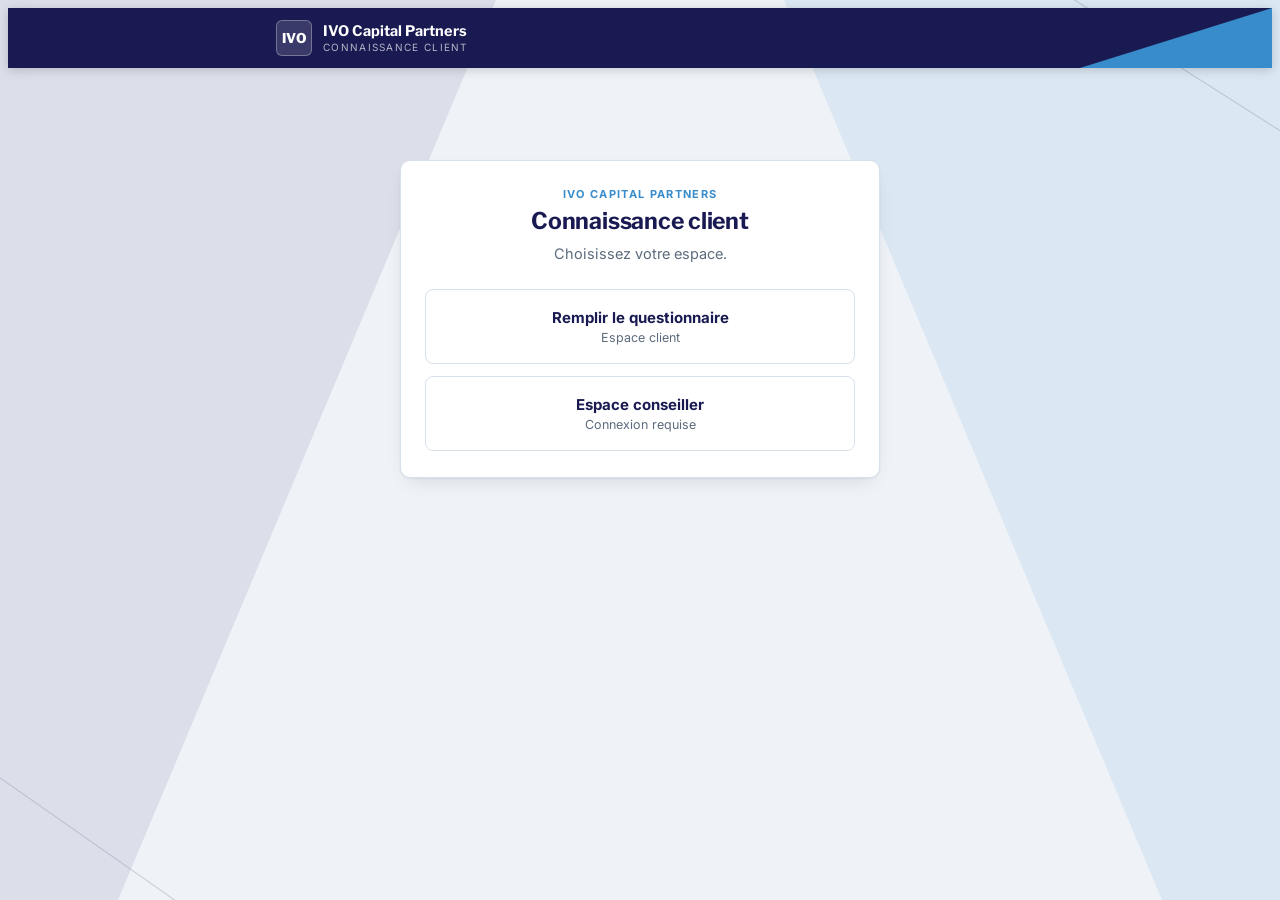
==== index.html @ 54f7f26a "Add files via upload first upload" ====
<!doctype html>
<html lang="fr">
<head>
<meta charset="utf-8">
<meta name="viewport" content="width=device-width, initial-scale=1, viewport-fit=cover">
<title>IVO Capital Partners — Connaissance client</title>
<link rel="stylesheet" href="lib/ivo-theme.css">
<link rel="stylesheet" href="https://fonts.googleapis.com/css2?family=Inter:wght@400;500;600;700;800&family=Libre+Franklin:wght@600;700;800&display=swap">
<style>
.landing{max-width:480px;margin:70px auto;text-align:center;}
.landing-links{display:flex;flex-direction:column;gap:12px;margin-top:24px;}
.landing-link{
  display:block;text-decoration:none;border:1.5px solid var(--border);border-radius:8px;
  padding:18px 20px;background:var(--surface);transition:border-color .12s ease;
}
.landing-link:hover{border-color:var(--navy);}
.landing-link .lt{font-weight:700;font-size:15px;color:var(--heading);margin-bottom:3px;}
.landing-link .ld{font-size:12.5px;color:var(--text-muted);}
</style>
</head>
<body>
<div id="topbar-placeholder"></div>
<div class="wrap">
  <div class="card landing">
    <div class="eyebrow">IVO Capital Partners</div>
    <h1 class="step-title">Connaissance client</h1>
    <p class="step-intro">Choisissez votre espace.</p>
    <div class="landing-links">
      <a class="landing-link" href="client/index.html">
        <div class="lt">Remplir le questionnaire</div>
        <div class="ld">Espace client</div>
      </a>
      <a class="landing-link" href="conseiller/index.html">
        <div class="lt">Espace conseiller</div>
        <div class="ld">Connexion requise</div>
      </a>
    </div>
  </div>
</div>
<script>
document.getElementById("topbar-placeholder").outerHTML =
  '<div id="topbar"><div class="topbar-inner">' +
  '<div class="brand-badge"><span>IVO</span></div>' +
  '<div><div class="brand-name">IVO Capital Partners</div><div class="brand-sub">Connaissance client</div></div>' +
  '</div></div>';
</script>
</body>
</html>
---- lib/ivo-theme.css ----
:root{
  --bg:#EFF3F8;
  --surface:#FFFFFF;
  --surface-2:#EDF1F6;
  --text:#0F1B2A;
  --text-muted:#5C6B7D;
  --navy:#191A51;
  --navy-strong:#101235;
  --heading:#191A51;
  --accent:#398CCB;
  --blue-soft:#EAF4FB;
  --blue-soft-border:#AED7EE;
  --border:#D8E0E9;
  --success:#2E7D5B;
  --success-soft:#E3F1EA;
  --danger:#B3452F;
  --danger-soft:#FBEAE5;
  --focus:#398CCB;
  --bg-pattern: url("data:image/svg+xml,%3Csvg xmlns='http://www.w3.org/2000/svg' viewBox='0 0 1600 1000'%3E%3Cpolygon points='0,0 640,0 220,1000 -160,1000' fill='%23191A51' opacity='0.09'/%3E%3Cpolygon points='1600,0 960,0 1380,1000 1760,1000' fill='%23398CCB' opacity='0.11'/%3E%3Cg stroke='%237C8A9B' stroke-width='1.2' fill='none' opacity='0.35'%3E%3Cline x1='-60' y1='760' x2='340' y2='1040'/%3E%3Cline x1='1220' y1='-40' x2='1660' y2='240'/%3E%3C/g%3E%3C/svg%3E");
  --shadow: 0 1px 2px rgba(16,24,38,.05), 0 8px 20px -10px rgba(16,24,38,.18);
}
@media (prefers-color-scheme: dark){
  :root:not([data-theme="light"]){
    --bg:#0A121D;
    --surface:#111B29;
    --surface-2:#16233A;
    --text:#E8EDF3;
    --text-muted:#93A1B0;
    --heading:#8FCBEC;
    --accent:#398CCB;
    --blue-soft:#141B3E;
    --blue-soft-border:#33507A;
    --border:#28394D;
    --success:#6FBE97;
    --success-soft:#173226;
    --danger:#E08669;
    --danger-soft:#331E17;
    --focus:#8FCBEC;
    --bg-pattern: url("data:image/svg+xml,%3Csvg xmlns='http://www.w3.org/2000/svg' viewBox='0 0 1600 1000'%3E%3Cpolygon points='0,0 640,0 220,1000 -160,1000' fill='%23398CCB' opacity='0.16'/%3E%3Cpolygon points='1600,0 960,0 1380,1000 1760,1000' fill='%23398CCB' opacity='0.13'/%3E%3Cg stroke='%23516480' stroke-width='1.2' fill='none' opacity='0.4'%3E%3Cline x1='-60' y1='760' x2='340' y2='1040'/%3E%3Cline x1='1220' y1='-40' x2='1660' y2='240'/%3E%3C/g%3E%3C/svg%3E");
    --shadow: 0 1px 2px rgba(0,0,0,.3), 0 8px 20px -10px rgba(0,0,0,.5);
  }
}
:root[data-theme="dark"]{
  --bg:#0A121D;
  --surface:#111B29;
  --surface-2:#16233A;
  --text:#E8EDF3;
  --text-muted:#93A1B0;
  --heading:#8FCBEC;
  --accent:#398CCB;
  --blue-soft:#141B3E;
  --blue-soft-border:#33507A;
  --border:#28394D;
  --success:#6FBE97;
  --success-soft:#173226;
  --danger:#E08669;
  --danger-soft:#331E17;
  --focus:#8FCBEC;
  --bg-pattern: url("data:image/svg+xml,%3Csvg xmlns='http://www.w3.org/2000/svg' viewBox='0 0 1600 1000'%3E%3Cpolygon points='0,0 640,0 220,1000 -160,1000' fill='%23398CCB' opacity='0.16'/%3E%3Cpolygon points='1600,0 960,0 1380,1000 1760,1000' fill='%23398CCB' opacity='0.13'/%3E%3Cg stroke='%23516480' stroke-width='1.2' fill='none' opacity='0.4'%3E%3Cline x1='-60' y1='760' x2='340' y2='1040'/%3E%3Cline x1='1220' y1='-40' x2='1660' y2='240'/%3E%3C/g%3E%3C/svg%3E");
  --shadow: 0 1px 2px rgba(0,0,0,.3), 0 8px 20px -10px rgba(0,0,0,.5);
}

*{box-sizing:border-box;}
html,body{min-height:100%;}
body{
  background-color:var(--bg);
  background-image:var(--bg-pattern);
  background-size:cover;
  background-position:center top;
  background-attachment:fixed;
  background-repeat:no-repeat;
  color:var(--text);
  font-family:'Inter',-apple-system,BlinkMacSystemFont,'Segoe UI',sans-serif;
  padding:0;
}
h1,h2,h3,.display{
  font-family:'Libre Franklin','Inter',sans-serif;
  font-weight:700;
  letter-spacing:-.01em;
  text-wrap:balance;
  color:var(--heading);
}
.wrap{max-width:760px;margin:0 auto;padding:22px 16px 60px;}
.tabular{font-variant-numeric:tabular-nums;}

/* topbar */
#topbar{background:var(--navy);position:sticky;top:env(safe-area-inset-top,0px);z-index:10;box-shadow:0 2px 10px rgba(0,0,0,.18);overflow:hidden;}
#topbar::after{content:"";position:absolute;top:0;right:0;bottom:0;width:clamp(80px,15vw,240px);background:var(--accent);clip-path:polygon(100% 0, 100% 100%, 0 100%);}
.topbar-inner{max-width:760px;margin:0 auto;padding:12px 16px;display:flex;align-items:center;gap:11px;position:relative;z-index:1;}
.brand-badge{
  width:36px;height:36px;border-radius:6px;background:rgba(255,255,255,.14);border:1px solid rgba(255,255,255,.3);
  display:flex;align-items:center;justify-content:center;flex-shrink:0;
}
.brand-badge span{color:#fff;font-family:'Libre Franklin',sans-serif;font-weight:800;font-size:13.5px;letter-spacing:.02em;}
.brand-name{font-family:'Libre Franklin',sans-serif;font-weight:700;font-size:14.5px;color:#fff;line-height:1.2;}
.brand-sub{font-size:10px;letter-spacing:.13em;color:rgba(255,255,255,.68);text-transform:uppercase;}

/* progress */
.progress{display:flex;gap:4px;margin-bottom:30px;overflow-x:auto;padding-bottom:4px;}
.progress::-webkit-scrollbar{height:0;}
.pstep{
  flex:1;min-width:64px;text-align:center;cursor:pointer;border:none;background:none;
  padding:0;display:flex;flex-direction:column;align-items:center;gap:6px;
}
.pdot{width:26px;height:26px;border-radius:50%;border:2px solid var(--border);display:flex;align-items:center;justify-content:center;font-size:11px;font-weight:700;color:var(--text-muted);background:var(--surface);transition:all .15s ease;}
.pstep.active .pdot{border-color:var(--navy);background:var(--navy);color:#fff;}
.pstep.done .pdot{border-color:var(--success);background:var(--success);color:#fff;}
.plabel{font-size:10px;color:var(--text-muted);line-height:1.2;max-width:70px;}
.pstep.active .plabel{color:var(--heading);font-weight:600;}
.pbar-track{height:3px;background:var(--border);border-radius:3px;margin:-19px 0 0;position:relative;z-index:-1;}
.pbar-fill{height:3px;background:var(--navy);border-radius:3px;transition:width .2s ease;}

/* card */
.card{
  background:var(--surface);border:1px solid var(--border);border-radius:10px;
  padding:26px 24px;box-shadow:var(--shadow);
}
.eyebrow{font-size:11px;letter-spacing:.12em;text-transform:uppercase;color:var(--accent);font-weight:700;margin-bottom:6px;}
.step-title{font-size:23px;margin:0 0 8px;}
.step-intro{color:var(--text-muted);font-size:14.5px;line-height:1.55;margin:0 0 24px;}

/* fields */
.field{margin-bottom:20px;}
.field-row{display:grid;grid-template-columns:1fr 1fr;gap:14px;}
@media (max-width:520px){.field-row{grid-template-columns:1fr;}}
label.flabel{display:block;font-size:13px;font-weight:600;margin-bottom:6px;color:var(--text);}
label.flabel .opt{color:var(--text-muted);font-weight:400;}
input[type=text],input[type=number],input[type=email],input[type=tel],input[type=date],select,textarea{
  width:100%;padding:10px 12px;border:1px solid var(--border);border-radius:5px;
  background:var(--surface);color:var(--text);font-size:14px;font-family:inherit;
}
textarea{resize:vertical;min-height:64px;}
input:focus,select:focus,textarea:focus{outline:2px solid var(--focus);outline-offset:1px;border-color:var(--focus);}
.suffix-wrap{position:relative;}
.suffix-wrap input{padding-right:38px;}
.suffix{position:absolute;right:12px;top:50%;transform:translateY(-50%);font-size:12.5px;color:var(--text-muted);font-weight:600;}

.info{
  display:flex;gap:9px;background:var(--blue-soft);border-left:3px solid var(--navy);
  border-radius:4px;padding:10px 12px;margin-top:8px;font-size:12.5px;color:var(--text-muted);line-height:1.5;
}
.info b{color:var(--text);}
.info .ic{flex-shrink:0;font-size:13px;}

/* choice chips / cards */
.chips{display:flex;gap:8px;flex-wrap:wrap;}
.chip{
  padding:8px 15px;border-radius:6px;border:1.5px solid var(--border);background:var(--surface);
  font-size:13.5px;font-weight:600;cursor:pointer;color:var(--text);transition:all .12s ease;
}
.chip:hover{border-color:var(--navy);}
.chip.on{background:var(--navy);border-color:var(--navy);color:#fff;}

.optcard{
  border:1.5px solid var(--border);border-radius:6px;padding:14px 16px;margin-bottom:10px;cursor:pointer;
  transition:all .12s ease;background:var(--surface);
}
.optcard:hover{border-color:var(--navy);}
.optcard.on{border-color:var(--heading);background:var(--blue-soft);box-shadow:0 0 0 1px var(--heading) inset;}
.optcard .ot{font-weight:700;font-size:14px;margin-bottom:2px;}
.optcard .od{font-size:12.5px;color:var(--text-muted);line-height:1.4;}

/* instrument table */
.instr{border:1px solid var(--border);border-radius:6px;overflow:hidden;margin-bottom:8px;}
.irow{padding:14px 16px;border-bottom:1px solid var(--border);}
.irow:last-child{border-bottom:none;}
.iname{font-weight:700;font-size:14px;margin-bottom:2px;}
.idesc{font-size:12px;color:var(--text-muted);margin-bottom:10px;}
.icontrols{display:flex;gap:16px;flex-wrap:wrap;align-items:center;}
.iyn{display:flex;gap:6px;}
.iyn button{padding:5px 12px;font-size:12.5px;font-weight:600;border-radius:4px;border:1.5px solid var(--border);background:var(--surface);color:var(--text);cursor:pointer;}
.iyn button.on{background:var(--navy);border-color:var(--navy);color:#fff;}
.iops{display:flex;gap:6px;}
.iops button{padding:5px 10px;font-size:11.5px;font-weight:600;border-radius:4px;border:1.5px solid var(--border);background:var(--surface);color:var(--text-muted);cursor:pointer;}
.iops button.on{background:var(--accent);border-color:var(--accent);color:#fff;}
.iops-label{font-size:11px;color:var(--text-muted);margin-right:2px;}

/* ranking */
.ranklist{display:flex;flex-direction:column;gap:8px;}
.rankitem{display:flex;align-items:center;gap:12px;background:var(--blue-soft);border:1px solid var(--blue-soft-border);border-radius:5px;padding:10px 12px;}
.ranknum{width:24px;height:24px;border-radius:50%;background:var(--navy);color:#fff;font-size:12px;font-weight:700;display:flex;align-items:center;justify-content:center;flex-shrink:0;}
.ranktext{flex:1;font-size:13.5px;font-weight:600;}
.rankbtns{display:flex;gap:4px;}
.rankbtns button{width:26px;height:26px;border-radius:4px;border:1px solid var(--border);background:var(--surface);color:var(--text);cursor:pointer;font-size:13px;}
.rankbtns button:disabled{opacity:.3;cursor:default;}

/* stat tile */
.stattile{display:flex;justify-content:space-between;align-items:center;background:var(--blue-soft);border:1px solid var(--blue-soft-border);border-radius:6px;padding:14px 16px;margin:18px 0 6px;}
.stattile .sl{font-size:12.5px;color:var(--text-muted);font-weight:600;}
.stattile .sv{font-size:20px;font-weight:800;color:var(--heading);}
.stattile .sv small{font-size:12px;color:var(--text-muted);font-weight:600;}

/* nav buttons */
.navrow{display:flex;justify-content:space-between;align-items:center;margin-top:28px;gap:10px;}
.btn{padding:11px 22px;border-radius:6px;font-size:14px;font-weight:700;cursor:pointer;border:none;font-family:inherit;}
.btn-primary{background:var(--navy);color:#fff;}
.btn-primary:hover{background:var(--navy-strong);}
.btn-ghost{background:none;color:var(--text-muted);border:1.5px solid var(--border);}
.btn-ghost:hover{color:var(--text);border-color:var(--text-muted);}
.btn-gold{background:var(--accent);color:#fff;}
.btn-gold:hover{opacity:.88;}
.btn:disabled{opacity:.45;cursor:default;}

/* intro screen */
.intro-list{display:flex;flex-direction:column;gap:10px;margin:20px 0 26px;}
.intro-item{display:flex;gap:10px;align-items:flex-start;font-size:13.5px;color:var(--text-muted);}
.intro-item .n{width:22px;height:22px;border-radius:50%;background:var(--blue-soft);color:var(--heading);font-weight:700;font-size:11px;display:flex;align-items:center;justify-content:center;flex-shrink:0;margin-top:1px;}
.pill{display:inline-flex;align-items:center;gap:6px;background:var(--blue-soft);border:1px solid var(--blue-soft-border);border-radius:5px;padding:5px 12px;font-size:11.5px;font-weight:600;color:var(--text-muted);}

/* recap */
.recap-sec{border:1px solid var(--border);border-radius:6px;margin-bottom:14px;overflow:hidden;}
.recap-head{display:flex;justify-content:space-between;align-items:center;padding:13px 16px;background:var(--blue-soft);cursor:pointer;}
.recap-head h3{font-size:14px;margin:0;}
.recap-head a{font-size:12px;color:var(--heading);font-weight:700;text-decoration:none;}
.recap-body{padding:14px 16px;font-size:13px;line-height:1.7;}
.recap-body table{width:100%;border-collapse:collapse;}
.recap-body td{padding:3px 0;font-size:13px;vertical-align:top;}
.recap-body td.k{color:var(--text-muted);width:52%;}
.recap-body td.v{font-weight:600;text-align:right;}
.kdiv{overflow-x:auto;}

.profilecard{border-radius:6px;padding:20px;margin:6px 0 18px;border:1.5px solid var(--blue-soft-border);background:var(--blue-soft);}
.profilecard .pname{font-family:'Libre Franklin',sans-serif;font-weight:800;font-size:19px;color:var(--heading);margin-bottom:6px;}
.profilecard p{font-size:13px;color:var(--text);line-height:1.55;margin:0;}
.disclaimer{font-size:11.5px;color:var(--text-muted);margin-top:10px;font-style:italic;}

.checkline{display:flex;gap:10px;align-items:flex-start;background:var(--surface-2);border-radius:5px;padding:12px 14px;margin:18px 0;font-size:13px;line-height:1.5;}
.checkline input{margin-top:2px;}

.actionrow{display:flex;gap:10px;flex-wrap:wrap;margin-top:18px;}
.toast{position:fixed;bottom:20px;left:50%;transform:translateX(-50%);background:var(--navy-strong);color:#fff;padding:11px 18px;border-radius:6px;font-size:13px;font-weight:600;box-shadow:var(--shadow);z-index:50;opacity:0;transition:opacity .2s ease;pointer-events:none;}
.toast.show{opacity:1;}
.banner-warn{background:var(--danger-soft);border:1px solid var(--danger);color:var(--danger);border-radius:6px;padding:12px 14px;font-size:12.5px;margin-bottom:18px;}
.banner-warn a{color:var(--danger);font-weight:700;text-decoration:underline;}

.advisor-box{margin-top:16px;}
.advisor-toggle{background:none;border:none;color:var(--text-muted);font-size:12px;font-weight:600;cursor:pointer;padding:6px 2px;font-family:inherit;}
.advisor-toggle:hover{color:var(--heading);}
.advisor-panel{border:1px dashed var(--border);border-radius:6px;padding:16px;margin-top:8px;background:var(--surface-2);}
.advisor-note{font-size:12px;color:var(--text-muted);margin:0 0 12px;line-height:1.5;}
.advisor-link{font-size:11.5px;color:var(--text-muted);word-break:break-all;margin-top:10px;font-family:monospace;background:var(--surface);border:1px solid var(--border);border-radius:4px;padding:8px 10px;}

.finalbox{border:1.5px solid var(--blue-soft-border);background:var(--blue-soft);border-radius:8px;padding:20px;margin-top:22px;text-align:center;}
.finalbox-title{font-size:11px;letter-spacing:.12em;text-transform:uppercase;color:var(--accent);font-weight:700;margin-bottom:6px;}
.finalbox-text{font-size:13px;color:var(--text-muted);line-height:1.5;margin:0 0 16px;max-width:440px;margin-left:auto;margin-right:auto;}
.btn-large{padding:14px 28px;font-size:15px;width:100%;max-width:420px;}
.finalbox-hint{font-size:12px;color:var(--danger);margin-top:10px;font-weight:600;}
.actionrow-secondary{justify-content:center;margin-top:14px;}
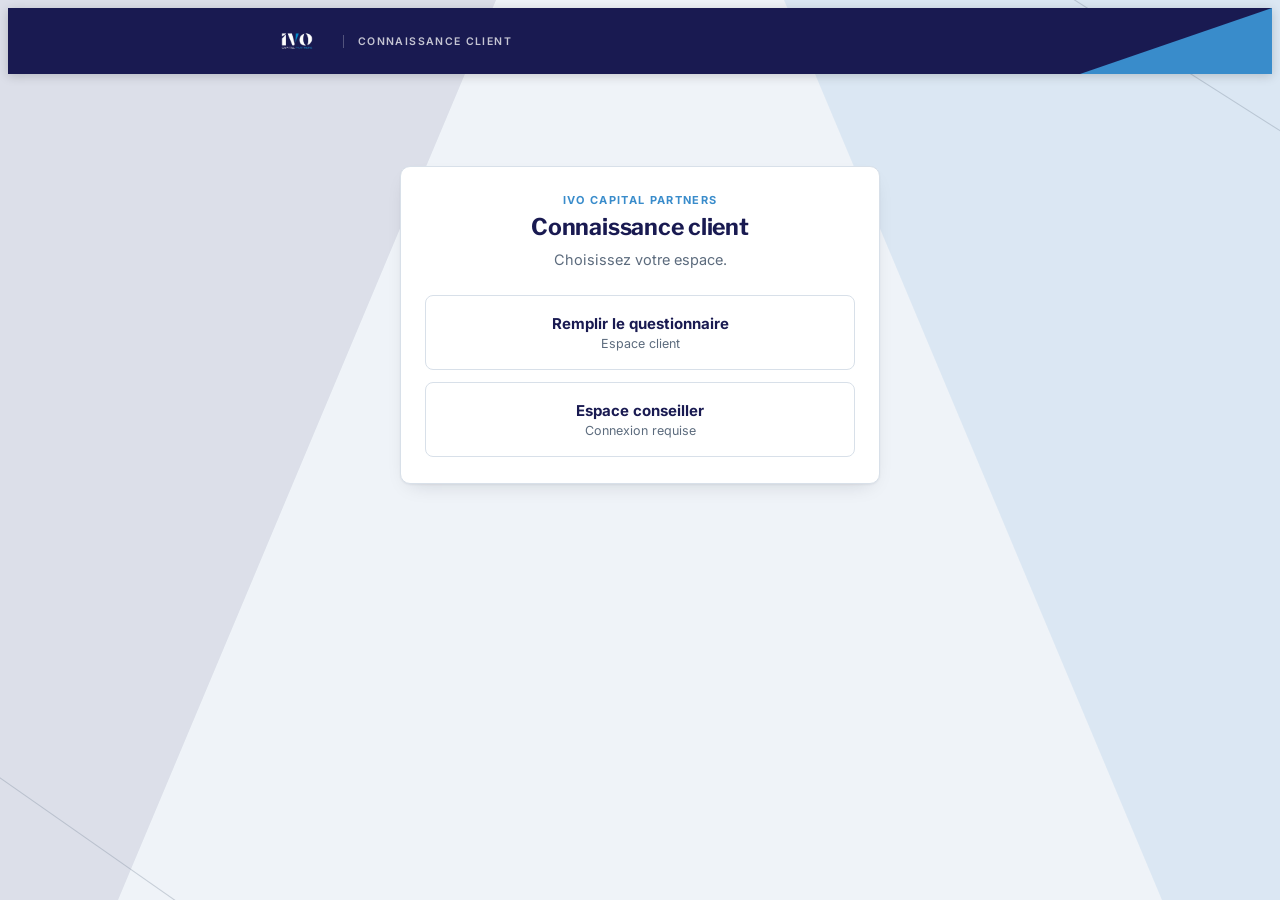
==== commit 67ff1fd5: "Update index.html updating logo" ====
--- a/index.html
+++ b/index.html
@@ -40,8 +40,8 @@
 <script>
 document.getElementById("topbar-placeholder").outerHTML =
   '<div id="topbar"><div class="topbar-inner">' +
-  '<div class="brand-badge"><span>IVO</span></div>' +
-  '<div><div class="brand-name">IVO Capital Partners</div><div class="brand-sub">Connaissance client</div></div>' +
+  '<div class="brand-badge"><img src="assets/logo-ivo-white.png" alt="IVO Capital Partners"></div>' +
+  '<div class="brand-context"><div class="brand-sub">Connaissance client</div></div>' +
   '</div></div>';
 </script>
 </body>
--- a/lib/ivo-theme.css
+++ b/lib/ivo-theme.css
@@ -87,13 +87,12 @@
 #topbar{background:var(--navy);position:sticky;top:env(safe-area-inset-top,0px);z-index:10;box-shadow:0 2px 10px rgba(0,0,0,.18);overflow:hidden;}
 #topbar::after{content:"";position:absolute;top:0;right:0;bottom:0;width:clamp(80px,15vw,240px);background:var(--accent);clip-path:polygon(100% 0, 100% 100%, 0 100%);}
 .topbar-inner{max-width:760px;margin:0 auto;padding:12px 16px;display:flex;align-items:center;gap:11px;position:relative;z-index:1;}
-.brand-badge{
-  width:36px;height:36px;border-radius:6px;background:rgba(255,255,255,.14);border:1px solid rgba(255,255,255,.3);
-  display:flex;align-items:center;justify-content:center;flex-shrink:0;
-}
+.brand-badge{height:42px;display:flex;align-items:center;flex-shrink:0;}
+.brand-badge img{height:100%;width:auto;display:block;}
 .brand-badge span{color:#fff;font-family:'Libre Franklin',sans-serif;font-weight:800;font-size:13.5px;letter-spacing:.02em;}
+.brand-context{padding-left:14px;margin-left:14px;border-left:1px solid rgba(255,255,255,.25);}
 .brand-name{font-family:'Libre Franklin',sans-serif;font-weight:700;font-size:14.5px;color:#fff;line-height:1.2;}
-.brand-sub{font-size:10px;letter-spacing:.13em;color:rgba(255,255,255,.68);text-transform:uppercase;}
+.brand-sub{font-size:10.5px;letter-spacing:.13em;color:rgba(255,255,255,.75);text-transform:uppercase;font-weight:600;}
 
 /* progress */
 .progress{display:flex;gap:4px;margin-bottom:30px;overflow-x:auto;padding-bottom:4px;}
@@ -164,7 +163,7 @@
 .instr{border:1px solid var(--border);border-radius:6px;overflow:hidden;margin-bottom:8px;}
 .irow{padding:14px 16px;border-bottom:1px solid var(--border);}
 .irow:last-child{border-bottom:none;}
-.iname{font-weight:700;font-size:14px;margin-bottom:2px;}
+.iname{font-weight:700;font-size:14px;margin-bottom:10px;}
 .idesc{font-size:12px;color:var(--text-muted);margin-bottom:10px;}
 .icontrols{display:flex;gap:16px;flex-wrap:wrap;align-items:center;}
 .iyn{display:flex;gap:6px;}
@@ -175,9 +174,26 @@
 .iops button.on{background:var(--accent);border-color:var(--accent);color:#fff;}
 .iops-label{font-size:11px;color:var(--text-muted);margin-right:2px;}
 
+.iquiz{margin-top:12px;padding:12px 14px;background:var(--surface-2);border-radius:6px;border:1px solid var(--border);}
+.iquiz-q{font-size:12.5px;font-weight:600;margin-bottom:10px;}
+.iquiz-opts{display:flex;flex-direction:column;gap:6px;}
+.iquiz-opts button{text-align:left;padding:8px 12px;font-size:12.5px;border-radius:5px;border:1.5px solid var(--border);background:var(--surface);color:var(--text);cursor:pointer;}
+.iquiz-opts button:hover:not(:disabled){border-color:var(--navy);}
+.iquiz-opts button:disabled{cursor:default;opacity:.7;}
+.iquiz-opts button.picked-correct{border-color:var(--success);background:var(--success-soft);color:var(--success);opacity:1;font-weight:600;}
+.iquiz-opts button.picked-wrong{border-color:var(--danger);background:var(--danger-soft);color:var(--danger);opacity:1;}
+.iquiz-feedback{font-size:12px;margin-top:10px;line-height:1.5;}
+.iquiz-feedback.ok{color:var(--success);font-weight:600;}
+.iquiz-feedback.ko{color:var(--text-muted);}
+
 /* ranking */
 .ranklist{display:flex;flex-direction:column;gap:8px;}
-.rankitem{display:flex;align-items:center;gap:12px;background:var(--blue-soft);border:1px solid var(--blue-soft-border);border-radius:5px;padding:10px 12px;}
+.rankitem{display:flex;align-items:center;gap:12px;background:var(--blue-soft);border:1px solid var(--blue-soft-border);border-radius:5px;padding:10px 12px;position:relative;}
+.rankitem.dragging{z-index:20;box-shadow:0 8px 20px -6px rgba(16,24,38,.35);cursor:grabbing;}
+.rankitem.rank-shifting{transition:transform .15s ease;}
+.rankhandle{cursor:grab;touch-action:none;color:var(--text-muted);font-size:16px;line-height:1;flex-shrink:0;padding:4px 2px;user-select:none;}
+.rankhandle:hover{color:var(--heading);}
+.rankhandle-inline{font-size:13px;}
 .ranknum{width:24px;height:24px;border-radius:50%;background:var(--navy);color:#fff;font-size:12px;font-weight:700;display:flex;align-items:center;justify-content:center;flex-shrink:0;}
 .ranktext{flex:1;font-size:13.5px;font-weight:600;}
 .rankbtns{display:flex;gap:4px;}
